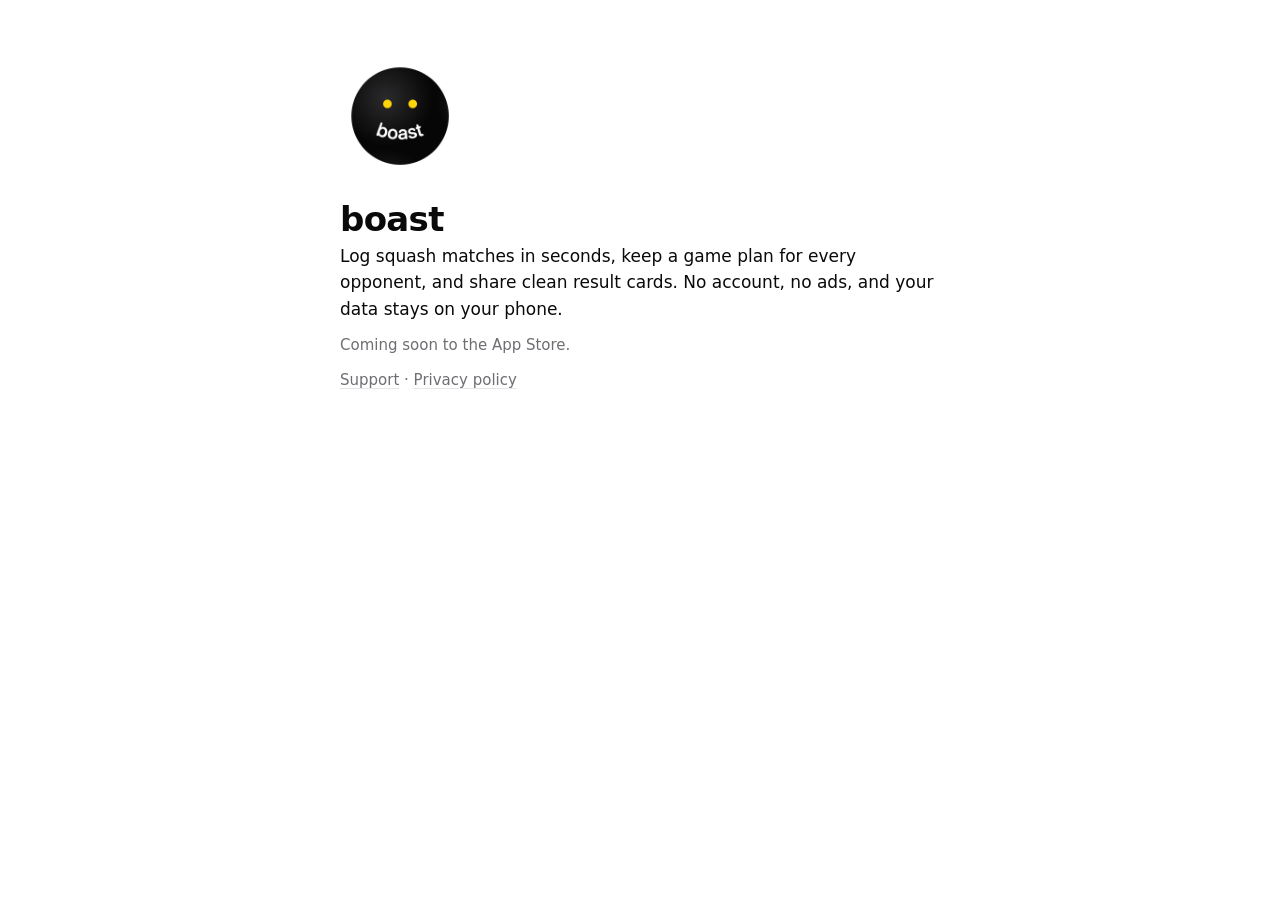
==== index.html @ 4dcc6b44 "boast site: holding page, privacy policy and support" ====
<!doctype html>
<html lang="en">
<head>
<meta charset="utf-8">
<meta name="viewport" content="width=device-width, initial-scale=1">
<title>boast · squash match log</title>
<meta name="description" content="Log squash matches in seconds, keep a game plan for every opponent, and share clean result cards. No account, no ads.">
<link rel="icon" href="favicon.png">
<link rel="stylesheet" href="style.css">
</head>
<body>
<main>
<img class="hero" src="icon.png" alt="" width="120" height="120">
<h1>boast</h1>
<p>Log squash matches in seconds, keep a game plan for every opponent, and share clean result cards. No account, no ads, and your data stays on your phone.</p>
<p class="meta">Coming soon to the App Store.</p>
<p class="meta"><a href="support.html">Support</a> · <a href="privacy.html">Privacy policy</a></p>
</main>
</body>
</html>
---- style.css ----
:root { color-scheme: light dark; --text: #0a0a0a; --secondary: #6e6e73; --bg: #fff; --hairline: #e5e5ea; }
@media (prefers-color-scheme: dark) { :root { --text: #f5f5f7; --secondary: #8e8e93; --bg: #000; --hairline: #2c2c2e; } }
* { box-sizing: border-box; }
body { margin: 0; background: var(--bg); color: var(--text); font: 17px/1.55 -apple-system, BlinkMacSystemFont, "SF Pro Text", system-ui, sans-serif; -webkit-font-smoothing: antialiased; }
main { max-width: 640px; margin: 0 auto; padding: 56px 20px 80px; }
.mark img { display: block; border-radius: 50%; }
h1 { font-size: 34px; line-height: 1.15; margin: 24px 0 4px; letter-spacing: -0.02em; }
h2 { font-size: 17px; margin: 32px 0 6px; }
p, li { color: var(--text); margin: 0 0 12px; }
ul { padding-left: 20px; }
.meta, .meta a { color: var(--secondary); font-size: 15px; }
a { color: inherit; text-decoration-color: var(--hairline); text-underline-offset: 3px; }
.hero { display: block; margin-bottom: 8px; }
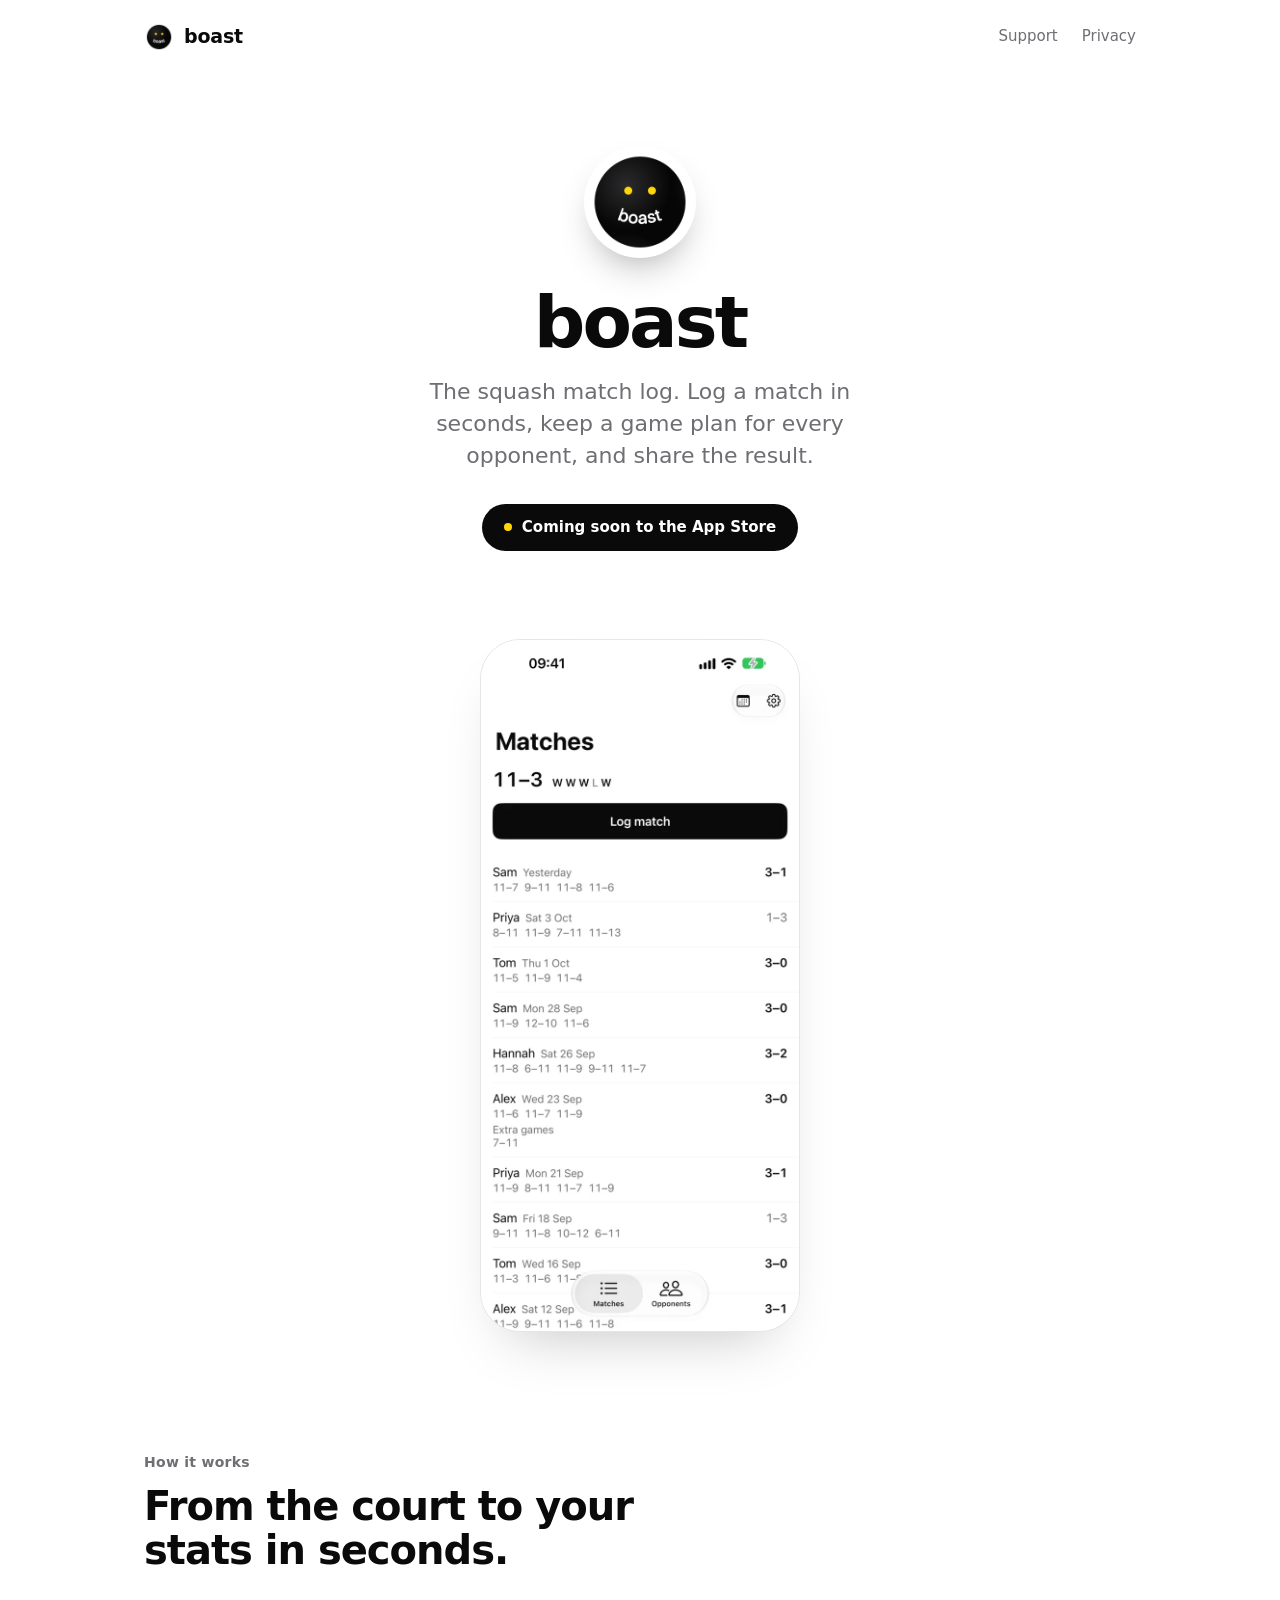
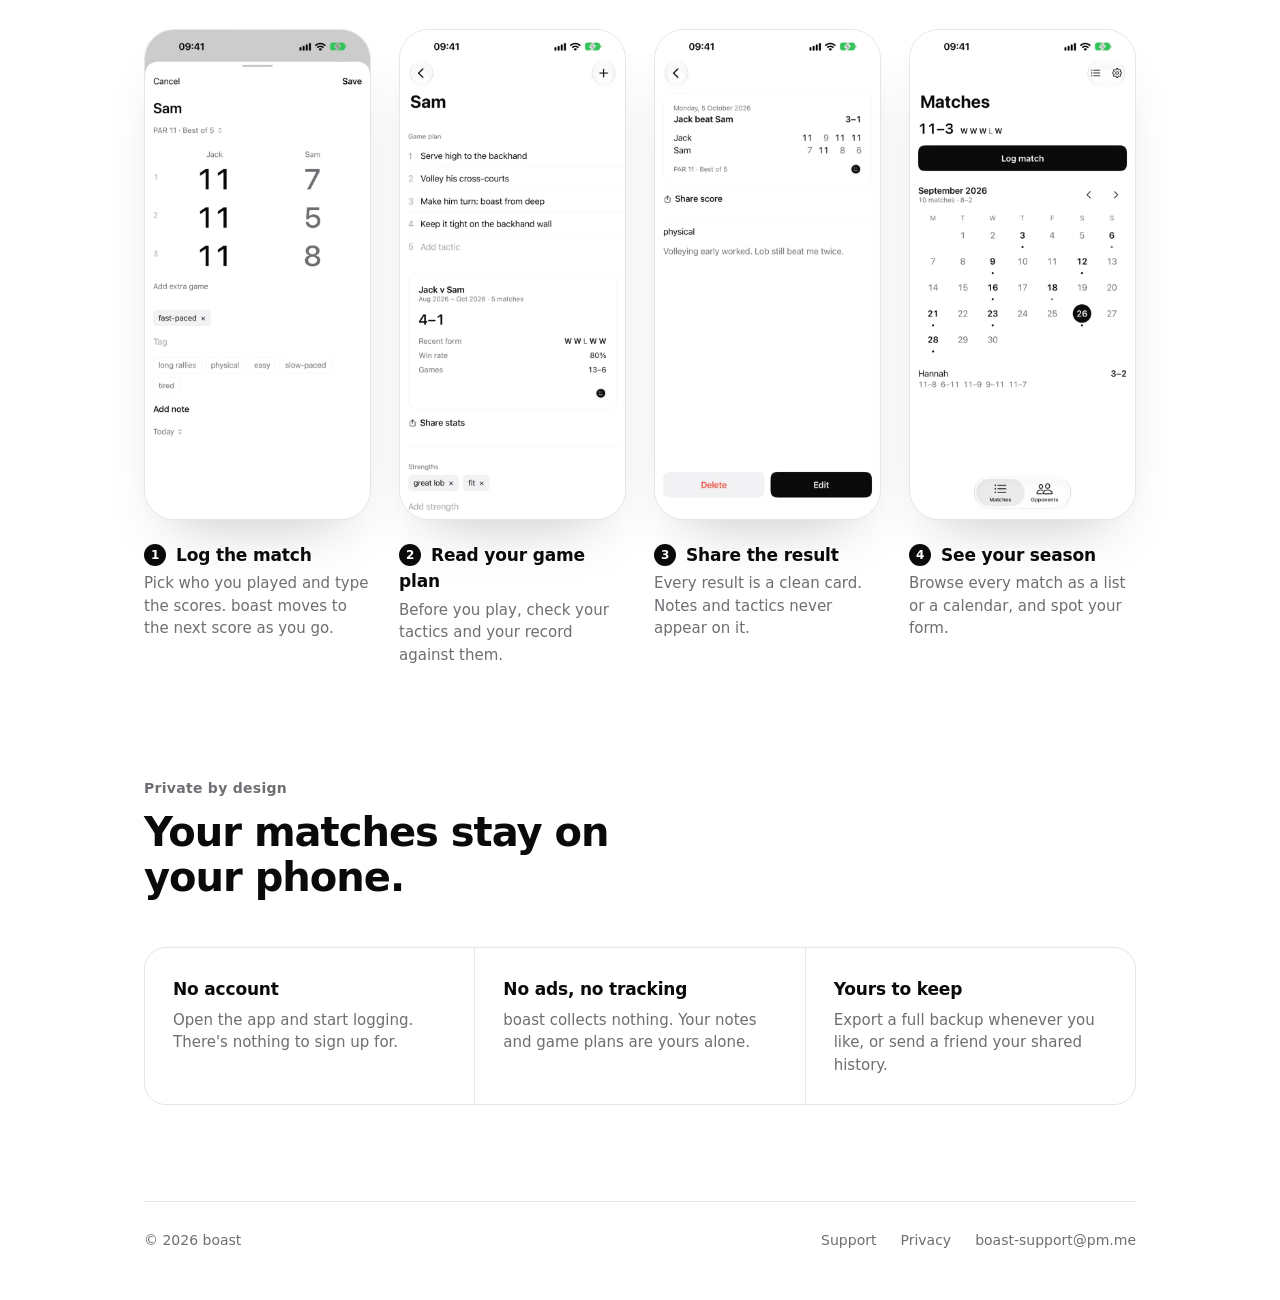
==== commit 1e9fe08b: "Redesign the site: shared header and footer, hero, how-it-works steps with screenshots, private-by-d" ====
--- a/index.html
+++ b/index.html
@@ -3,18 +3,78 @@
 <head>
 <meta charset="utf-8">
 <meta name="viewport" content="width=device-width, initial-scale=1">
-<title>boast · squash match log</title>
-<meta name="description" content="Log squash matches in seconds, keep a game plan for every opponent, and share clean result cards. No account, no ads.">
+<title>boast · the squash match log</title>
+<meta name="description" content="Log squash matches in seconds, keep a game plan for every opponent, and share clean result cards. No account, no ads, and your data stays on your phone.">
+<meta property="og:title" content="boast · the squash match log">
+<meta property="og:description" content="Log squash matches in seconds, keep a game plan for every opponent, and share clean result cards.">
+<meta property="og:image" content="https://jack-coutts.github.io/boast-site/apple-touch-icon.png">
+<meta name="theme-color" content="#ffffff" media="(prefers-color-scheme: light)">
+<meta name="theme-color" content="#000000" media="(prefers-color-scheme: dark)">
 <link rel="icon" href="favicon.png">
+<link rel="apple-touch-icon" href="apple-touch-icon.png">
 <link rel="stylesheet" href="style.css">
 </head>
 <body>
-<main>
-<img class="hero" src="icon.png" alt="" width="120" height="120">
-<h1>boast</h1>
-<p>Log squash matches in seconds, keep a game plan for every opponent, and share clean result cards. No account, no ads, and your data stays on your phone.</p>
-<p class="meta">Coming soon to the App Store.</p>
-<p class="meta"><a href="support.html">Support</a> · <a href="privacy.html">Privacy policy</a></p>
-</main>
+<div class="wrap">
+  <header class="top">
+    <a class="brand" href="./"><img src="icon.png" alt="">boast</a>
+    <nav class="nav"><a href="support.html">Support</a><a href="privacy.html">Privacy</a></nav>
+  </header>
+
+  <main>
+    <section class="hero">
+      <img class="icon" src="icon.png" alt="The boast icon: a squash ball with two yellow dots for eyes and a smile that reads boast">
+      <h1>boast</h1>
+      <p class="lede">The squash match log. Log a match in seconds, keep a game plan for every opponent, and share the result.</p>
+      <span class="badge"><span class="dot"></span>Coming soon to the App Store</span>
+    </section>
+
+    <div class="phones">
+      <img class="phone" src="img/1-matches.webp" alt="The Matches screen: an 11–3 record, recent form, and a list of matches" width="660" height="1434">
+    </div>
+
+    <section class="section" id="how">
+      <p class="eyebrow">How it works</p>
+      <h2>From the court to your stats in seconds.</h2>
+      <ol class="steps">
+        <li>
+          <img class="phone" src="img/2-log-match.webp" alt="Logging a match: three games typed as 11–7, 11–5, 11–8 against Sam" width="660" height="1434" loading="lazy">
+          <h3>Log the match</h3>
+          <p>Pick who you played and type the scores. boast moves to the next score as you go.</p>
+        </li>
+        <li>
+          <img class="phone" src="img/3-game-plan-and-record.webp" alt="Sam's page: a four-line game plan above a head-to-head card showing 4–1" width="660" height="1434" loading="lazy">
+          <h3>Read your game plan</h3>
+          <p>Before you play, check your tactics and your record against them.</p>
+        </li>
+        <li>
+          <img class="phone" src="img/4-match-card.webp" alt="A match card reading Jack beat Sam 3–1, with a Share score button" width="660" height="1434" loading="lazy">
+          <h3>Share the result</h3>
+          <p>Every result is a clean card. Notes and tactics never appear on it.</p>
+        </li>
+        <li>
+          <img class="phone" src="img/5-calendar.webp" alt="A month calendar with dots on the days matches were played" width="660" height="1434" loading="lazy">
+          <h3>See your season</h3>
+          <p>Browse every match as a list or a calendar, and spot your form.</p>
+        </li>
+      </ol>
+    </section>
+
+    <section class="section">
+      <p class="eyebrow">Private by design</p>
+      <h2>Your matches stay on your phone.</h2>
+      <div class="points">
+        <div><h3>No account</h3><p>Open the app and start logging. There's nothing to sign up for.</p></div>
+        <div><h3>No ads, no tracking</h3><p>boast collects nothing. Your notes and game plans are yours alone.</p></div>
+        <div><h3>Yours to keep</h3><p>Export a full backup whenever you like, or send a friend your shared history.</p></div>
+      </div>
+    </section>
+  </main>
+
+  <footer class="foot">
+    <span>© 2026 boast</span>
+    <nav><a href="support.html">Support</a><a href="privacy.html">Privacy</a><a href="mailto:boast-support@pm.me">boast-support@pm.me</a></nav>
+  </footer>
+</div>
 </body>
 </html>
--- a/style.css
+++ b/style.css
@@ -1,13 +1,96 @@
-:root { color-scheme: light dark; --text: #0a0a0a; --secondary: #6e6e73; --bg: #fff; --hairline: #e5e5ea; }
-@media (prefers-color-scheme: dark) { :root { --text: #f5f5f7; --secondary: #8e8e93; --bg: #000; --hairline: #2c2c2e; } }
+:root {
+  color-scheme: light dark;
+  --text: #0a0a0a;
+  --secondary: #6e6e73;
+  --tertiary: #a1a1a6;
+  --bg: #fff;
+  --surface: #f5f5f7;
+  --hairline: #e5e5ea;
+  --ball: #ffd60a;
+  --frame-shadow: 0 30px 60px -30px rgba(0, 0, 0, 0.25);
+}
+@media (prefers-color-scheme: dark) {
+  :root {
+    --text: #f5f5f7;
+    --secondary: #8e8e93;
+    --tertiary: #5a5a5e;
+    --bg: #000;
+    --surface: #111113;
+    --hairline: #2c2c2e;
+    --frame-shadow: 0 30px 60px -30px rgba(0, 0, 0, 0.9);
+  }
+}
+
 * { box-sizing: border-box; }
-body { margin: 0; background: var(--bg); color: var(--text); font: 17px/1.55 -apple-system, BlinkMacSystemFont, "SF Pro Text", system-ui, sans-serif; -webkit-font-smoothing: antialiased; }
-main { max-width: 640px; margin: 0 auto; padding: 56px 20px 80px; }
-.mark img { display: block; border-radius: 50%; }
-h1 { font-size: 34px; line-height: 1.15; margin: 24px 0 4px; letter-spacing: -0.02em; }
-h2 { font-size: 17px; margin: 32px 0 6px; }
-p, li { color: var(--text); margin: 0 0 12px; }
-ul { padding-left: 20px; }
-.meta, .meta a { color: var(--secondary); font-size: 15px; }
-a { color: inherit; text-decoration-color: var(--hairline); text-underline-offset: 3px; }
-.hero { display: block; margin-bottom: 8px; }
+html { -webkit-text-size-adjust: 100%; }
+body {
+  margin: 0;
+  background: var(--bg);
+  color: var(--text);
+  font: 17px/1.55 -apple-system, BlinkMacSystemFont, "SF Pro Text", system-ui, sans-serif;
+  -webkit-font-smoothing: antialiased;
+}
+a { color: inherit; text-decoration: none; }
+img { display: block; max-width: 100%; height: auto; }
+
+.wrap { max-width: 1040px; margin: 0 auto; padding: 0 24px; }
+.narrow { max-width: 640px; }
+
+/* Header and footer, shared by every page */
+.top { display: flex; align-items: center; justify-content: space-between; padding: 22px 0; }
+.brand { display: flex; align-items: center; gap: 10px; font-weight: 600; font-size: 19px; letter-spacing: -0.01em; }
+.brand img { width: 30px; height: 30px; border-radius: 50%; }
+.nav { display: flex; gap: 24px; font-size: 15px; color: var(--secondary); }
+.nav a:hover, .foot a:hover { color: var(--text); }
+.foot { border-top: 1px solid var(--hairline); margin-top: 96px; padding: 28px 0 48px; display: flex; flex-wrap: wrap; gap: 12px 28px; justify-content: space-between; font-size: 14px; color: var(--secondary); }
+.foot nav { display: flex; gap: 24px; }
+
+/* Home */
+.hero { text-align: center; padding: 72px 0 24px; }
+.hero .icon { width: 112px; height: 112px; margin: 0 auto 28px; border-radius: 50%; box-shadow: 0 18px 40px -18px rgba(0, 0, 0, 0.45); }
+.hero h1 { font-size: clamp(44px, 8vw, 72px); line-height: 1; letter-spacing: -0.04em; margin: 0; font-weight: 700; }
+.hero .lede { font-size: clamp(19px, 2.4vw, 22px); line-height: 1.45; color: var(--secondary); max-width: 34ch; margin: 18px auto 0; }
+.badge { display: inline-flex; align-items: center; gap: 10px; margin-top: 32px; padding: 12px 22px; border-radius: 999px; background: var(--text); color: var(--bg); font-size: 15px; font-weight: 600; }
+.badge .dot { width: 8px; height: 8px; border-radius: 50%; background: var(--ball); }
+
+.phones { display: flex; justify-content: center; padding: 64px 0 8px; }
+.phones .phone { width: 320px; }
+.phone { border-radius: 40px; overflow: hidden; border: 1px solid var(--hairline); box-shadow: var(--frame-shadow); background: var(--bg); }
+
+.section { padding-top: 112px; }
+.eyebrow { font-size: 14px; font-weight: 600; letter-spacing: 0.02em; color: var(--secondary); margin: 0 0 10px; }
+.section h2 { font-size: clamp(30px, 4.4vw, 40px); line-height: 1.12; letter-spacing: -0.025em; margin: 0; max-width: 20ch; }
+
+.steps { list-style: none; padding: 0; margin: 56px 0 0; display: grid; grid-template-columns: repeat(4, 1fr); gap: 28px; counter-reset: step; }
+.steps li { counter-increment: step; }
+.steps .phone { width: 100%; border-radius: 30px; }
+.steps h3 { font-size: 17px; margin: 22px 0 4px; letter-spacing: -0.01em; }
+.steps h3::before { content: counter(step); display: inline-grid; place-items: center; width: 22px; height: 22px; margin-right: 10px; border-radius: 50%; background: var(--text); color: var(--bg); font-size: 12px; font-weight: 700; vertical-align: 2px; }
+.steps p { margin: 0; color: var(--secondary); font-size: 15px; line-height: 1.5; }
+
+.points { display: grid; grid-template-columns: repeat(3, 1fr); gap: 1px; margin-top: 48px; background: var(--hairline); border: 1px solid var(--hairline); border-radius: 22px; overflow: hidden; }
+.points div { background: var(--bg); padding: 28px; }
+.points h3 { font-size: 17px; margin: 0 0 6px; letter-spacing: -0.01em; }
+.points p { margin: 0; color: var(--secondary); font-size: 15px; line-height: 1.5; }
+
+/* Document pages: support and privacy */
+.doc { max-width: 640px; margin: 0 auto; padding-top: 48px; }
+.doc h1 { font-size: clamp(34px, 5vw, 44px); line-height: 1.1; letter-spacing: -0.03em; margin: 0 0 6px; }
+.doc .meta { color: var(--secondary); font-size: 15px; margin: 0 0 40px; }
+.doc h2 { font-size: 20px; letter-spacing: -0.015em; margin: 48px 0 8px; }
+.doc p, .doc li { margin: 0 0 12px; }
+.doc ul { padding-left: 20px; }
+.doc a { text-decoration: underline; text-decoration-color: var(--hairline); text-underline-offset: 3px; }
+.doc .figure { display: flex; gap: 20px; margin: 20px 0 8px; }
+.doc .figure .phone { width: 200px; border-radius: 30px; box-shadow: none; }
+
+@media (max-width: 860px) {
+  .steps { grid-template-columns: repeat(2, 1fr); gap: 40px 20px; }
+  .points { grid-template-columns: 1fr; }
+}
+@media (max-width: 620px) {
+  .nav { gap: 18px; }
+  .phones { padding-top: 48px; }
+  .phones .phone { width: 78%; border-radius: 32px; }
+  .doc .figure .phone { width: 46%; }
+}
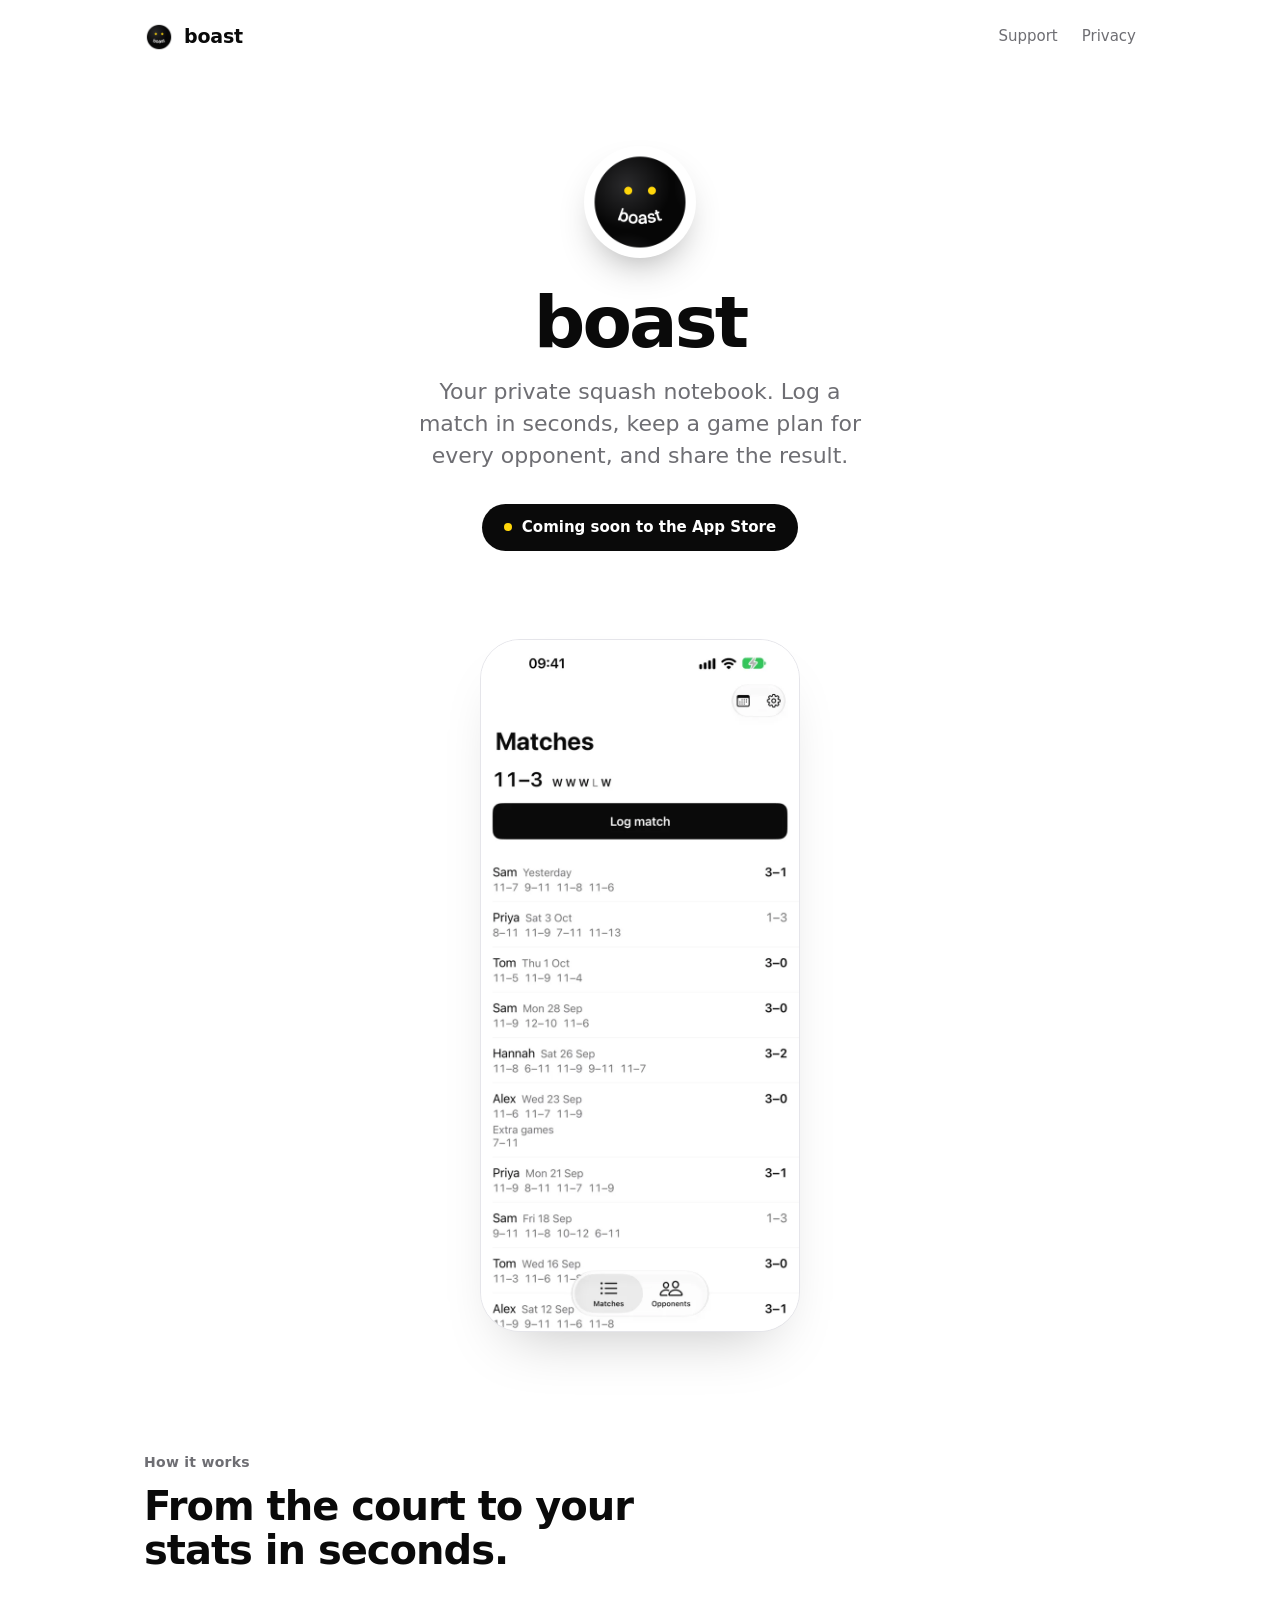
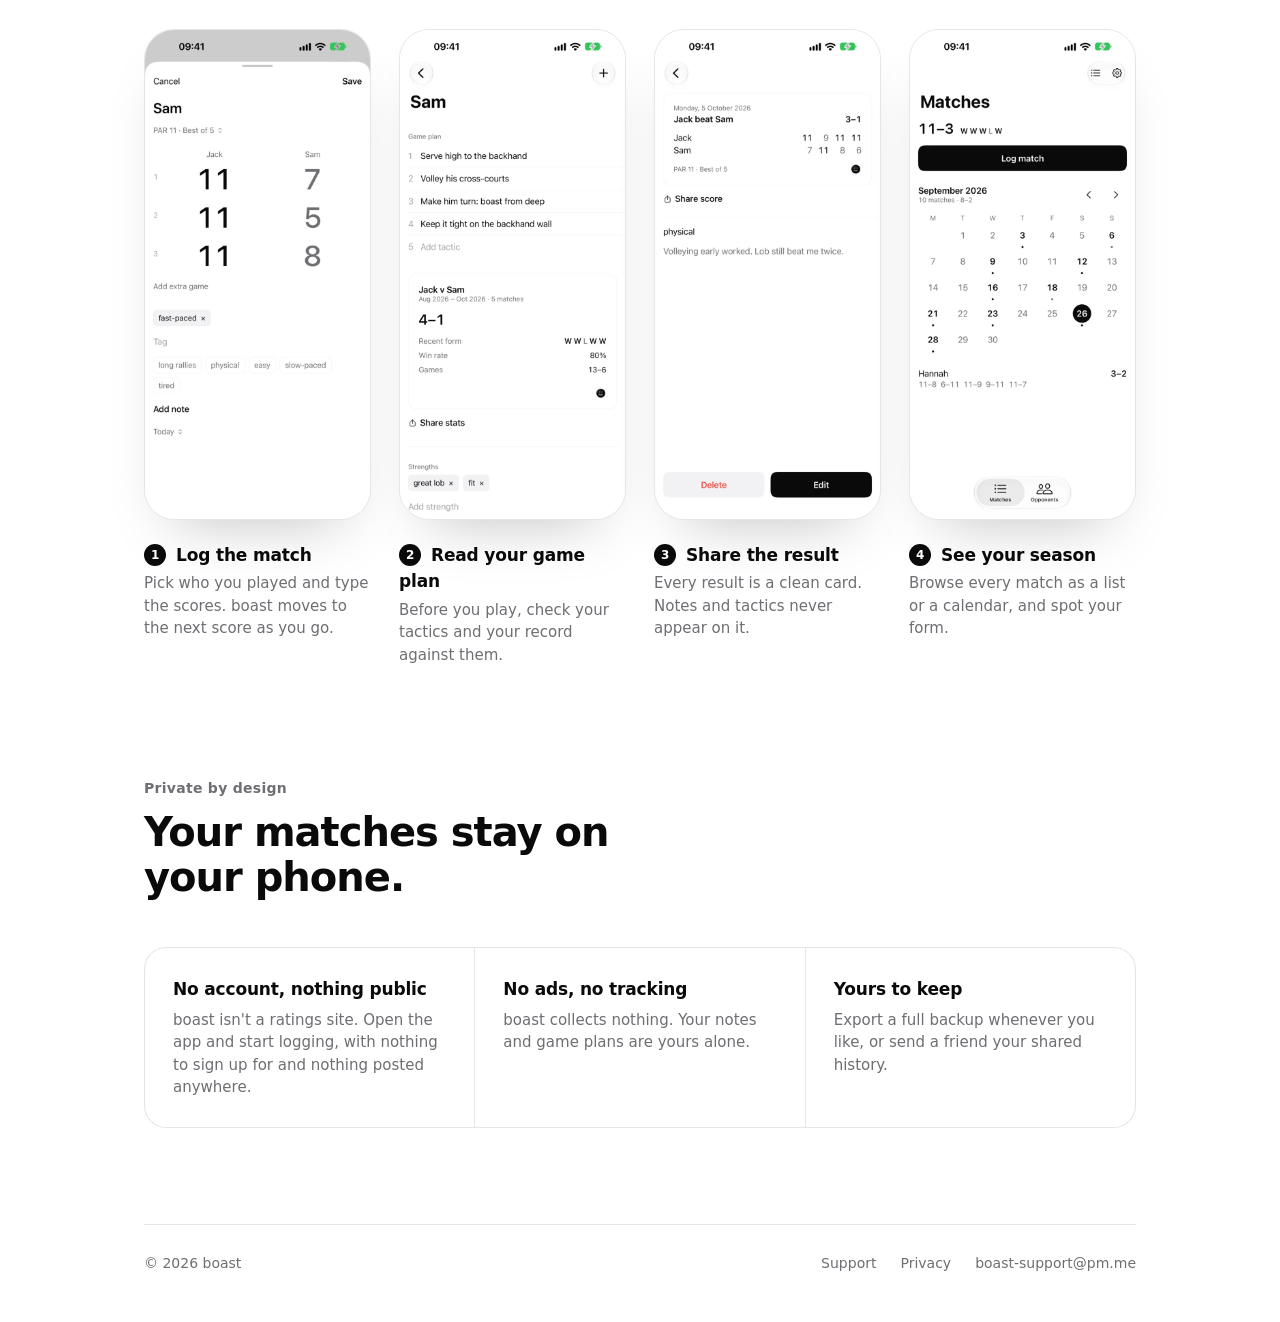
==== commit c7db641f: "Lead with 'private squash notebook' and say boast isn't a ratings site" ====
--- a/index.html
+++ b/index.html
@@ -3,9 +3,9 @@
 <head>
 <meta charset="utf-8">
 <meta name="viewport" content="width=device-width, initial-scale=1">
-<title>boast · the squash match log</title>
+<title>boast · your private squash notebook</title>
 <meta name="description" content="Log squash matches in seconds, keep a game plan for every opponent, and share clean result cards. No account, no ads, and your data stays on your phone.">
-<meta property="og:title" content="boast · the squash match log">
+<meta property="og:title" content="boast · your private squash notebook">
 <meta property="og:description" content="Log squash matches in seconds, keep a game plan for every opponent, and share clean result cards.">
 <meta property="og:image" content="https://jack-coutts.github.io/boast-site/apple-touch-icon.png">
 <meta name="theme-color" content="#ffffff" media="(prefers-color-scheme: light)">
@@ -25,7 +25,7 @@
     <section class="hero">
       <img class="icon" src="icon.png" alt="The boast icon: a squash ball with two yellow dots for eyes and a smile that reads boast">
       <h1>boast</h1>
-      <p class="lede">The squash match log. Log a match in seconds, keep a game plan for every opponent, and share the result.</p>
+      <p class="lede">Your private squash notebook. Log a match in seconds, keep a game plan for every opponent, and share the result.</p>
       <span class="badge"><span class="dot"></span>Coming soon to the App Store</span>
     </section>
 
@@ -64,7 +64,7 @@
       <p class="eyebrow">Private by design</p>
       <h2>Your matches stay on your phone.</h2>
       <div class="points">
-        <div><h3>No account</h3><p>Open the app and start logging. There's nothing to sign up for.</p></div>
+        <div><h3>No account, nothing public</h3><p>boast isn't a ratings site. Open the app and start logging, with nothing to sign up for and nothing posted anywhere.</p></div>
         <div><h3>No ads, no tracking</h3><p>boast collects nothing. Your notes and game plans are yours alone.</p></div>
         <div><h3>Yours to keep</h3><p>Export a full backup whenever you like, or send a friend your shared history.</p></div>
       </div>
--- a/style.css
+++ b/style.css
@@ -81,6 +81,13 @@
 .doc p, .doc li { margin: 0 0 12px; }
 .doc ul { padding-left: 20px; }
 .doc a { text-decoration: underline; text-decoration-color: var(--hairline); text-underline-offset: 3px; }
+.toc { display: grid; grid-template-columns: repeat(2, 1fr); grid-template-rows: repeat(8, auto); grid-auto-flow: column; gap: 2px 24px; padding: 18px 0; margin: 0 0 8px; border-top: 1px solid var(--hairline); border-bottom: 1px solid var(--hairline); font-size: 15px; }
+.doc .toc a { color: var(--secondary); padding: 4px 0; text-decoration: none; }
+.toc a:hover { color: var(--text); }
+.doc ol { padding-left: 22px; }
+.doc ol li { padding-left: 4px; }
+.doc h2 { scroll-margin-top: 24px; }
+.doc code { font: 14px ui-monospace, "SF Mono", Menlo, monospace; background: var(--surface); padding: 2px 6px; border-radius: 6px; }
 .doc .figure { display: flex; gap: 20px; margin: 20px 0 8px; }
 .doc .figure .phone { width: 200px; border-radius: 30px; box-shadow: none; }
 
@@ -93,4 +100,5 @@
   .phones { padding-top: 48px; }
   .phones .phone { width: 78%; border-radius: 32px; }
   .doc .figure .phone { width: 46%; }
+  .toc { grid-template-columns: 1fr; grid-template-rows: none; grid-auto-flow: row; }
 }
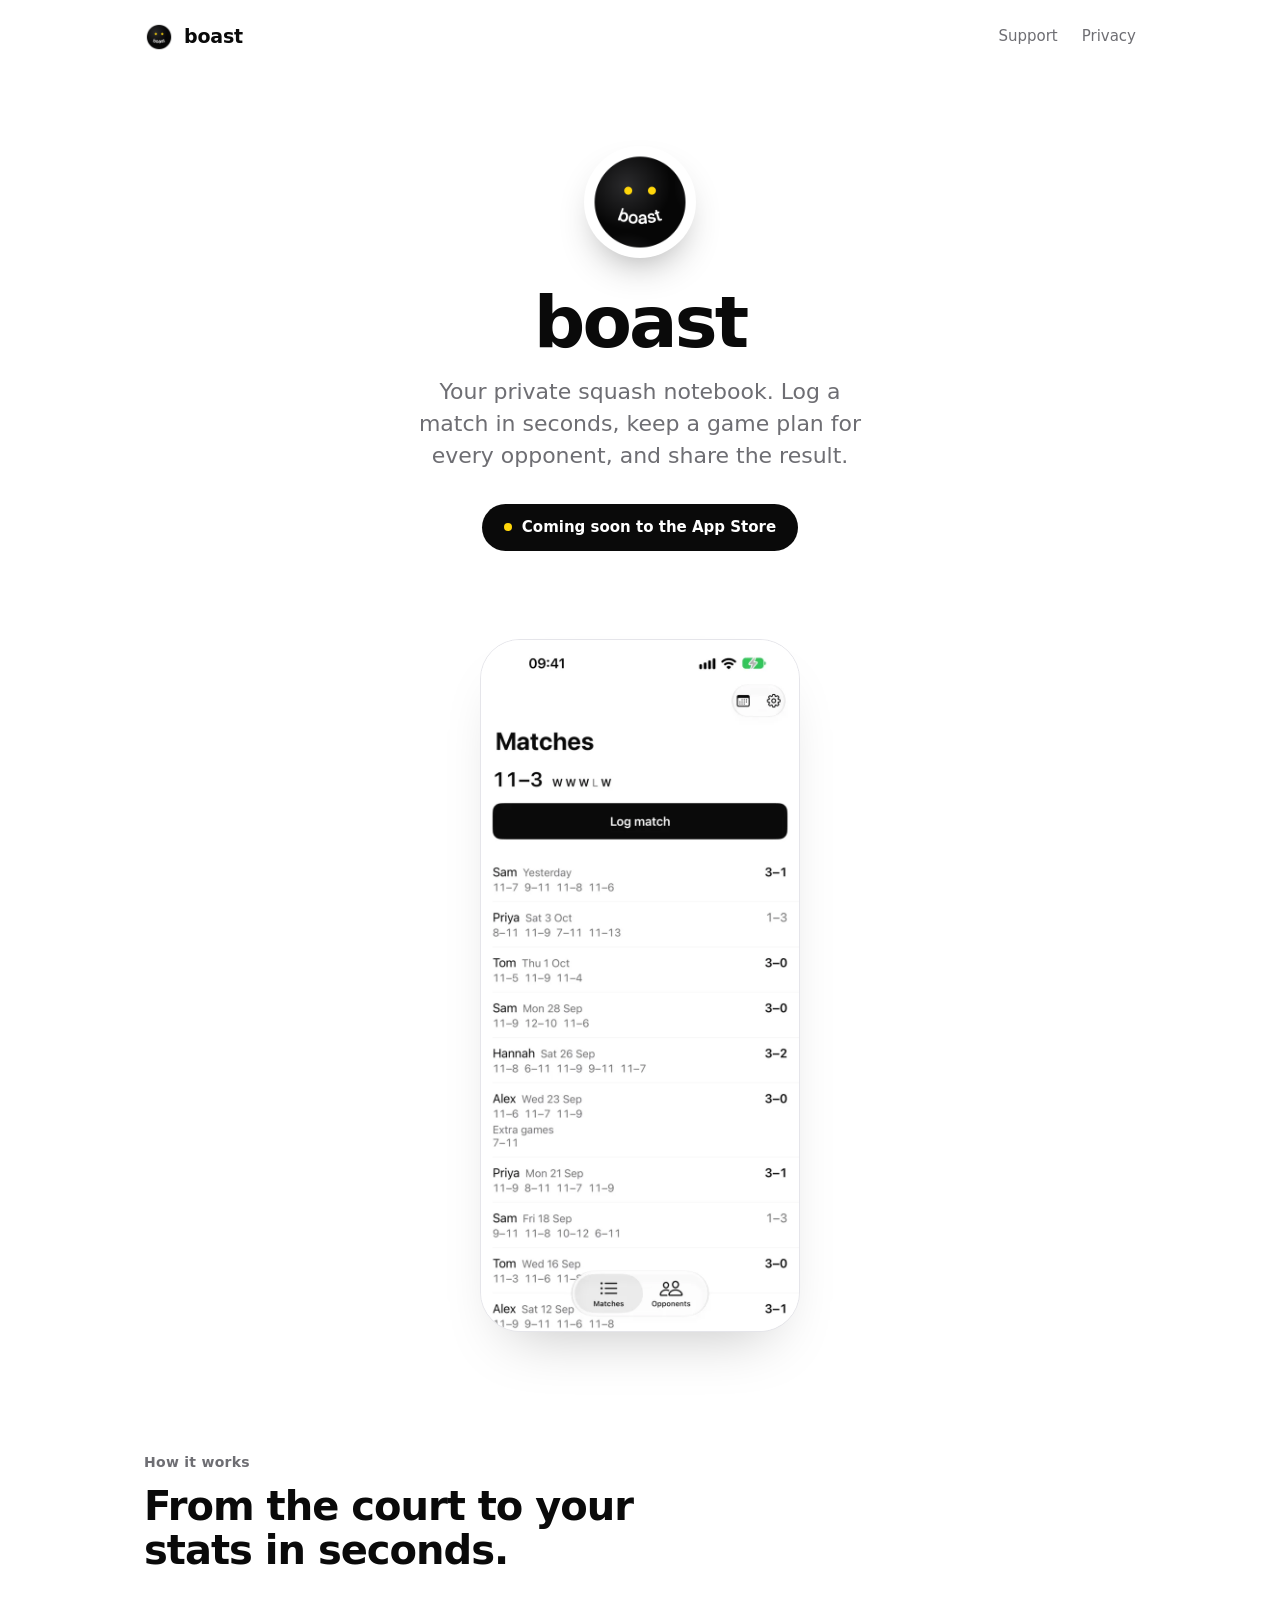
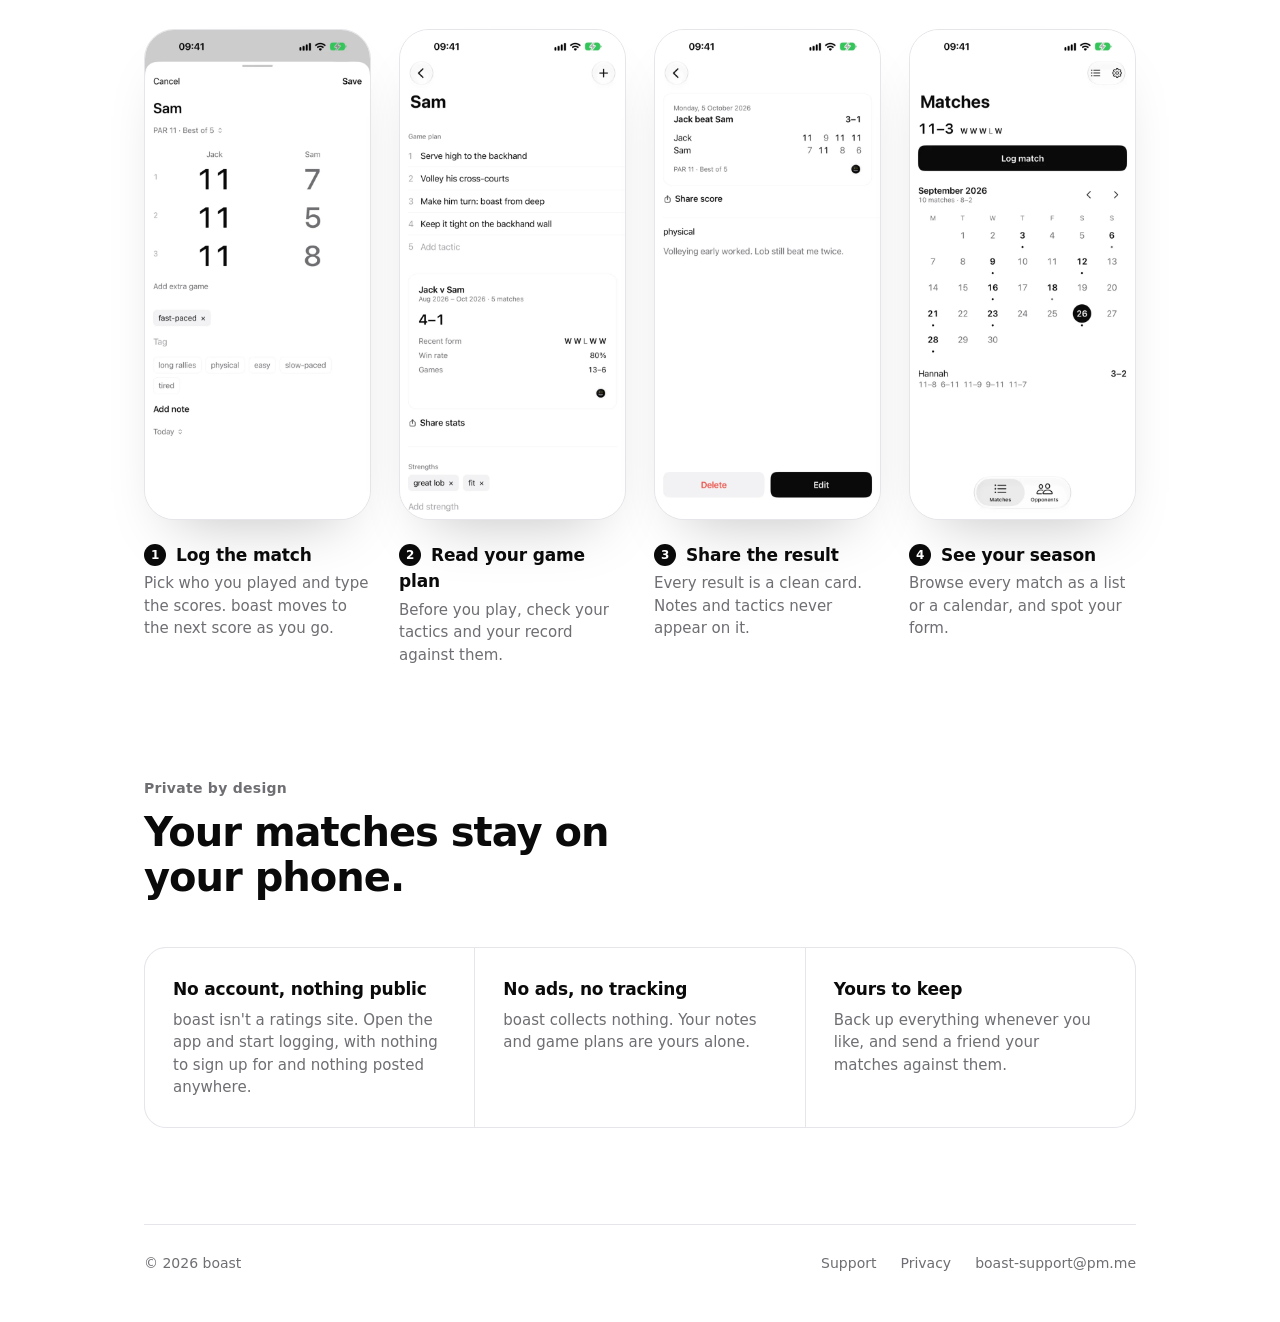
==== commit 8e43a4ff: "Cut the support page to the essentials and tidy the home and privacy copy" ====
--- a/index.html
+++ b/index.html
@@ -66,7 +66,7 @@
       <div class="points">
         <div><h3>No account, nothing public</h3><p>boast isn't a ratings site. Open the app and start logging, with nothing to sign up for and nothing posted anywhere.</p></div>
         <div><h3>No ads, no tracking</h3><p>boast collects nothing. Your notes and game plans are yours alone.</p></div>
-        <div><h3>Yours to keep</h3><p>Export a full backup whenever you like, or send a friend your shared history.</p></div>
+        <div><h3>Yours to keep</h3><p>Back up everything whenever you like, and send a friend your matches against them.</p></div>
       </div>
     </section>
   </main>
--- a/style.css
+++ b/style.css
@@ -81,7 +81,7 @@
 .doc p, .doc li { margin: 0 0 12px; }
 .doc ul { padding-left: 20px; }
 .doc a { text-decoration: underline; text-decoration-color: var(--hairline); text-underline-offset: 3px; }
-.toc { display: grid; grid-template-columns: repeat(2, 1fr); grid-template-rows: repeat(8, auto); grid-auto-flow: column; gap: 2px 24px; padding: 18px 0; margin: 0 0 8px; border-top: 1px solid var(--hairline); border-bottom: 1px solid var(--hairline); font-size: 15px; }
+.toc { display: grid; grid-template-columns: repeat(2, 1fr); grid-template-rows: repeat(4, auto); grid-auto-flow: column; gap: 2px 24px; padding: 18px 0; margin: 0 0 8px; border-top: 1px solid var(--hairline); border-bottom: 1px solid var(--hairline); font-size: 15px; }
 .doc .toc a { color: var(--secondary); padding: 4px 0; text-decoration: none; }
 .toc a:hover { color: var(--text); }
 .doc ol { padding-left: 22px; }
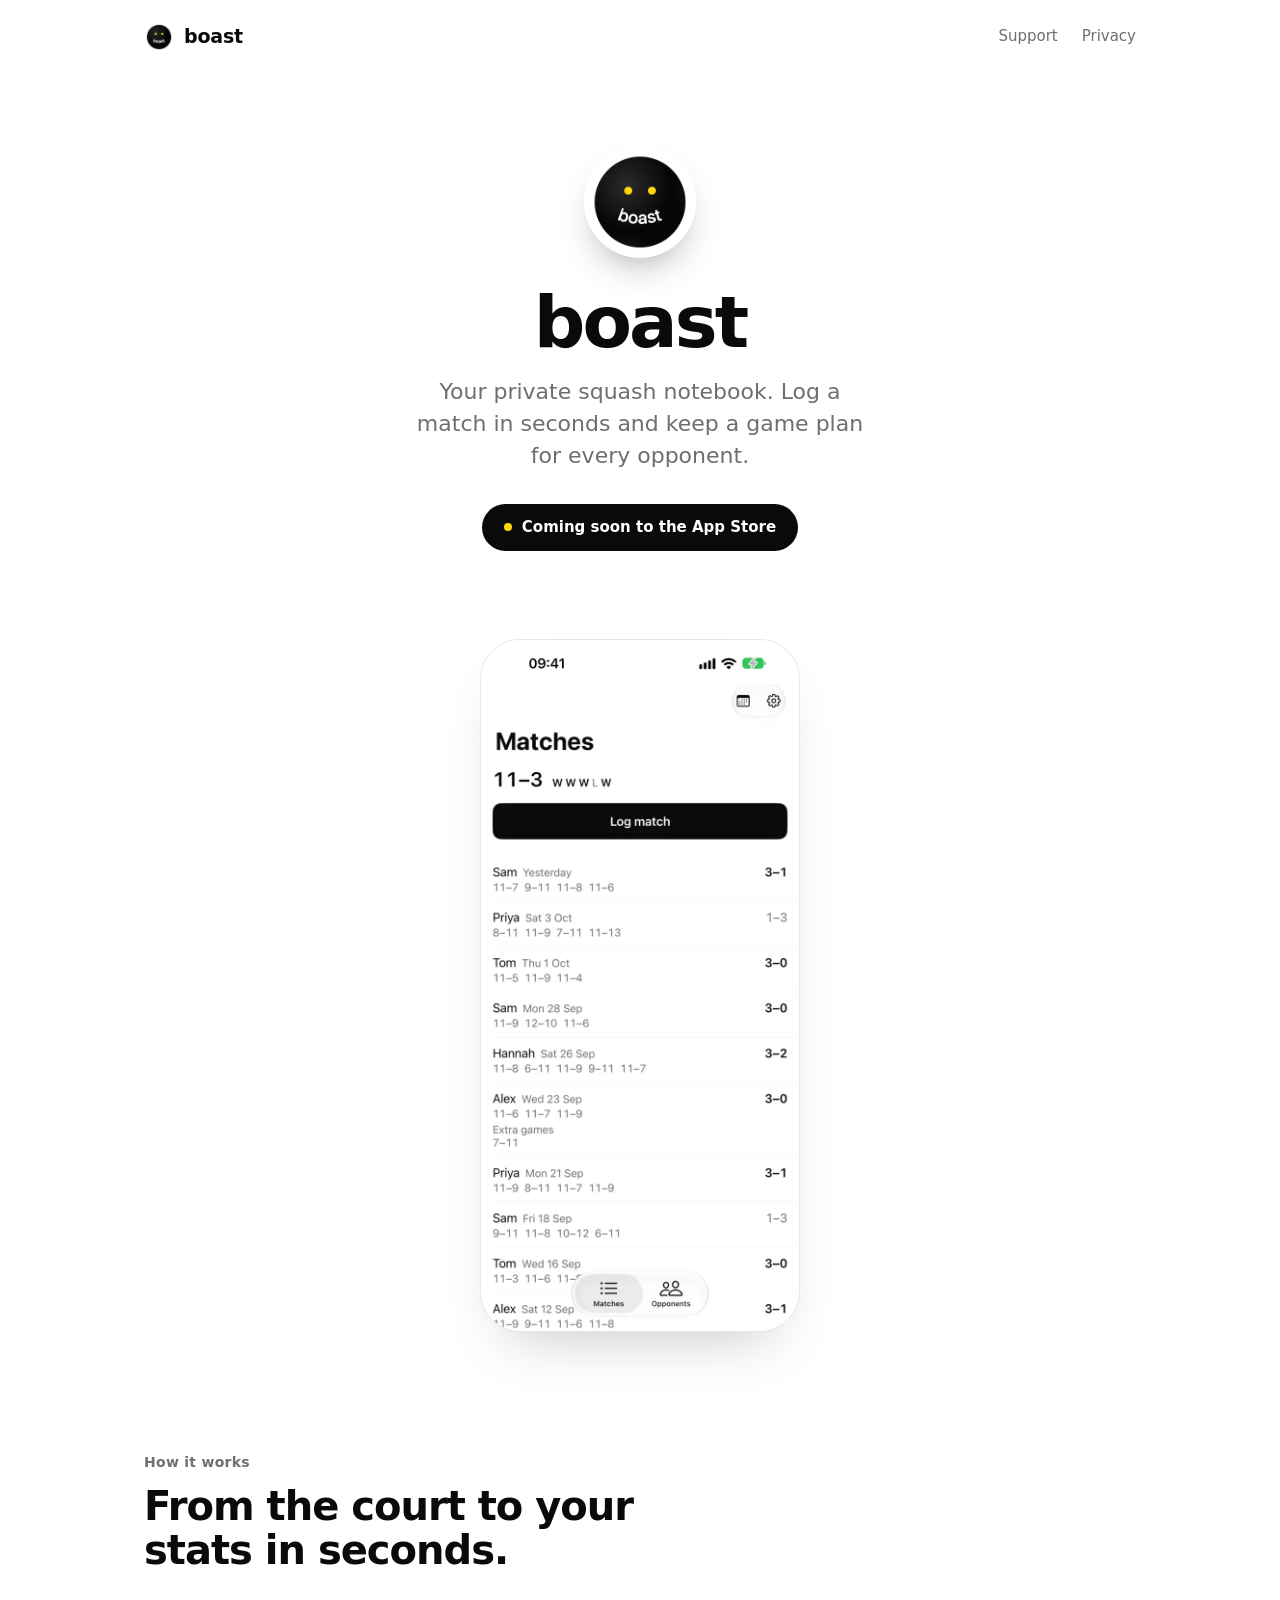
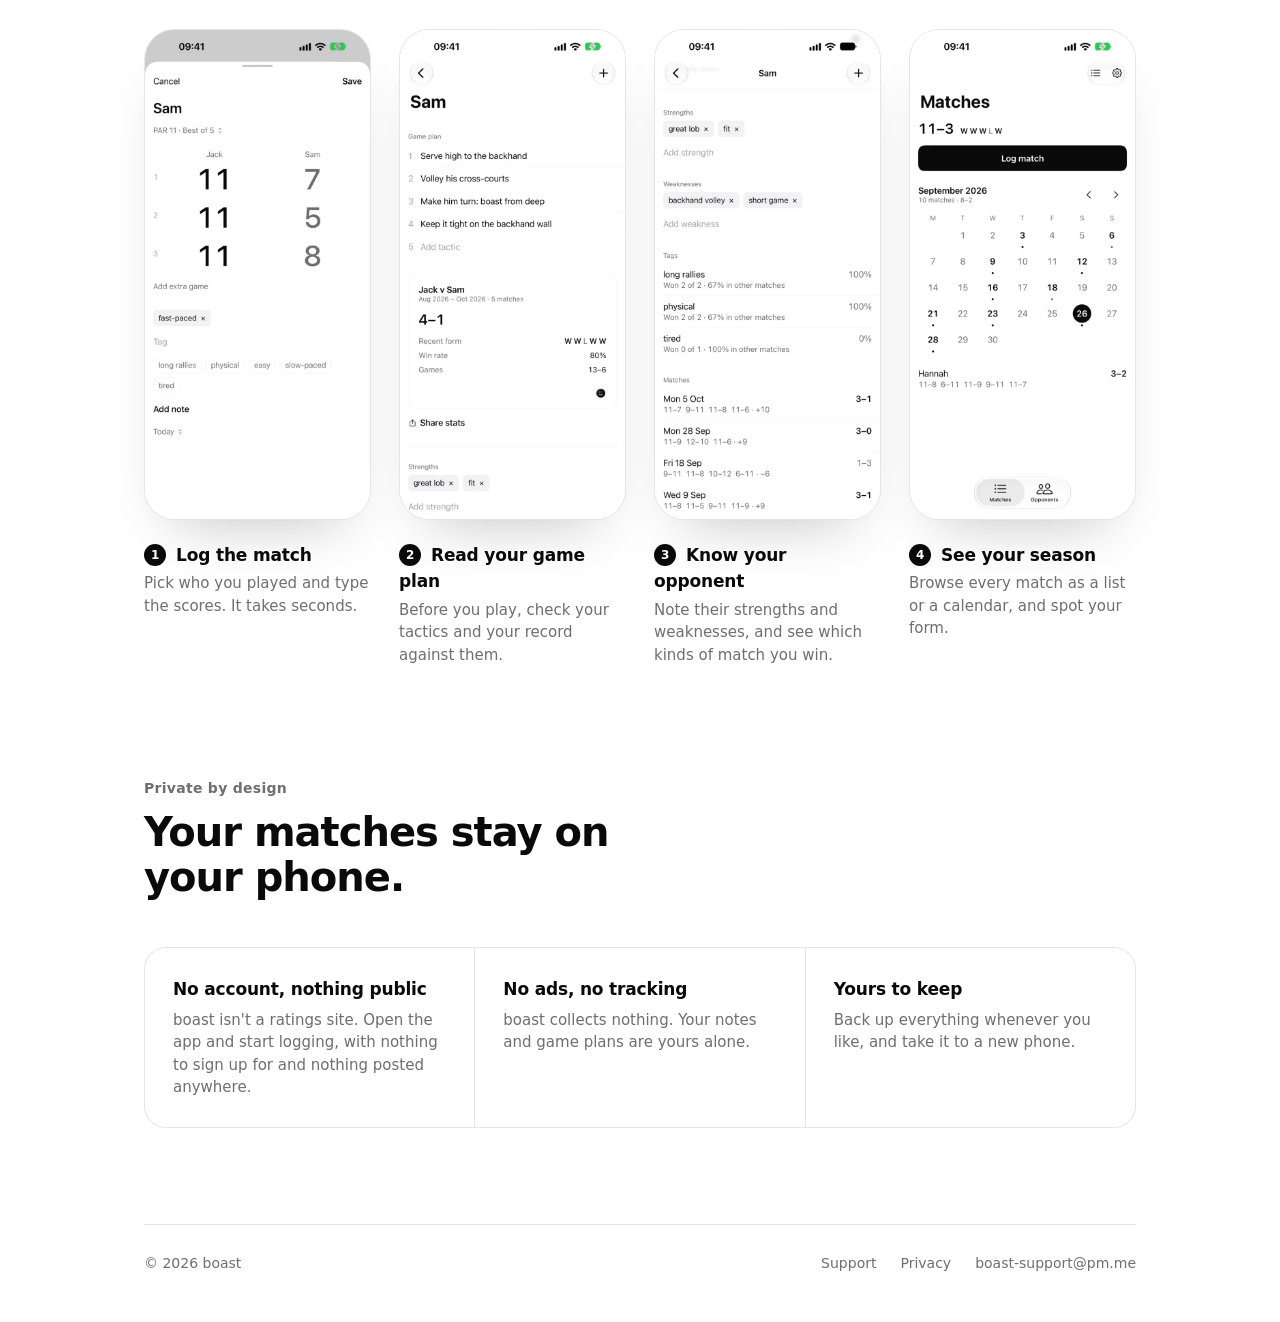
==== commit 61ef70c0: "Home page: drop sharing, add a scouting screenshot, plainer step copy" ====
--- a/index.html
+++ b/index.html
@@ -4,9 +4,9 @@
 <meta charset="utf-8">
 <meta name="viewport" content="width=device-width, initial-scale=1">
 <title>boast · your private squash notebook</title>
-<meta name="description" content="Log squash matches in seconds, keep a game plan for every opponent, and share clean result cards. No account, no ads, and your data stays on your phone.">
+<meta name="description" content="Your private squash notebook. Log matches in seconds and keep a game plan for every opponent. No account, no ads, and your data stays on your phone.">
 <meta property="og:title" content="boast · your private squash notebook">
-<meta property="og:description" content="Log squash matches in seconds, keep a game plan for every opponent, and share clean result cards.">
+<meta property="og:description" content="Your private squash notebook. Log matches in seconds and keep a game plan for every opponent.">
 <meta property="og:image" content="https://jack-coutts.github.io/boast-site/apple-touch-icon.png">
 <meta name="theme-color" content="#ffffff" media="(prefers-color-scheme: light)">
 <meta name="theme-color" content="#000000" media="(prefers-color-scheme: dark)">
@@ -25,7 +25,7 @@
     <section class="hero">
       <img class="icon" src="icon.png" alt="The boast icon: a squash ball with two yellow dots for eyes and a smile that reads boast">
       <h1>boast</h1>
-      <p class="lede">Your private squash notebook. Log a match in seconds, keep a game plan for every opponent, and share the result.</p>
+      <p class="lede">Your private squash notebook. Log a match in seconds and keep a game plan for every opponent.</p>
       <span class="badge"><span class="dot"></span>Coming soon to the App Store</span>
     </section>
 
@@ -40,7 +40,7 @@
         <li>
           <img class="phone" src="img/2-log-match.webp" alt="Logging a match: three games typed as 11–7, 11–5, 11–8 against Sam" width="660" height="1434" loading="lazy">
           <h3>Log the match</h3>
-          <p>Pick who you played and type the scores. boast moves to the next score as you go.</p>
+          <p>Pick who you played and type the scores. It takes seconds.</p>
         </li>
         <li>
           <img class="phone" src="img/3-game-plan-and-record.webp" alt="Sam's page: a four-line game plan above a head-to-head card showing 4–1" width="660" height="1434" loading="lazy">
@@ -48,9 +48,9 @@
           <p>Before you play, check your tactics and your record against them.</p>
         </li>
         <li>
-          <img class="phone" src="img/4-match-card.webp" alt="A match card reading Jack beat Sam 3–1, with a Share score button" width="660" height="1434" loading="lazy">
-          <h3>Share the result</h3>
-          <p>Every result is a clean card. Notes and tactics never appear on it.</p>
+          <img class="phone" src="img/6-scouting.webp" alt="Sam's strengths and weaknesses, and how often you win matches tagged long rallies or physical" width="660" height="1434" loading="lazy">
+          <h3>Know your opponent</h3>
+          <p>Note their strengths and weaknesses, and see which kinds of match you win.</p>
         </li>
         <li>
           <img class="phone" src="img/5-calendar.webp" alt="A month calendar with dots on the days matches were played" width="660" height="1434" loading="lazy">
@@ -66,7 +66,7 @@
       <div class="points">
         <div><h3>No account, nothing public</h3><p>boast isn't a ratings site. Open the app and start logging, with nothing to sign up for and nothing posted anywhere.</p></div>
         <div><h3>No ads, no tracking</h3><p>boast collects nothing. Your notes and game plans are yours alone.</p></div>
-        <div><h3>Yours to keep</h3><p>Back up everything whenever you like, and send a friend your matches against them.</p></div>
+        <div><h3>Yours to keep</h3><p>Back up everything whenever you like, and take it to a new phone.</p></div>
       </div>
     </section>
   </main>
